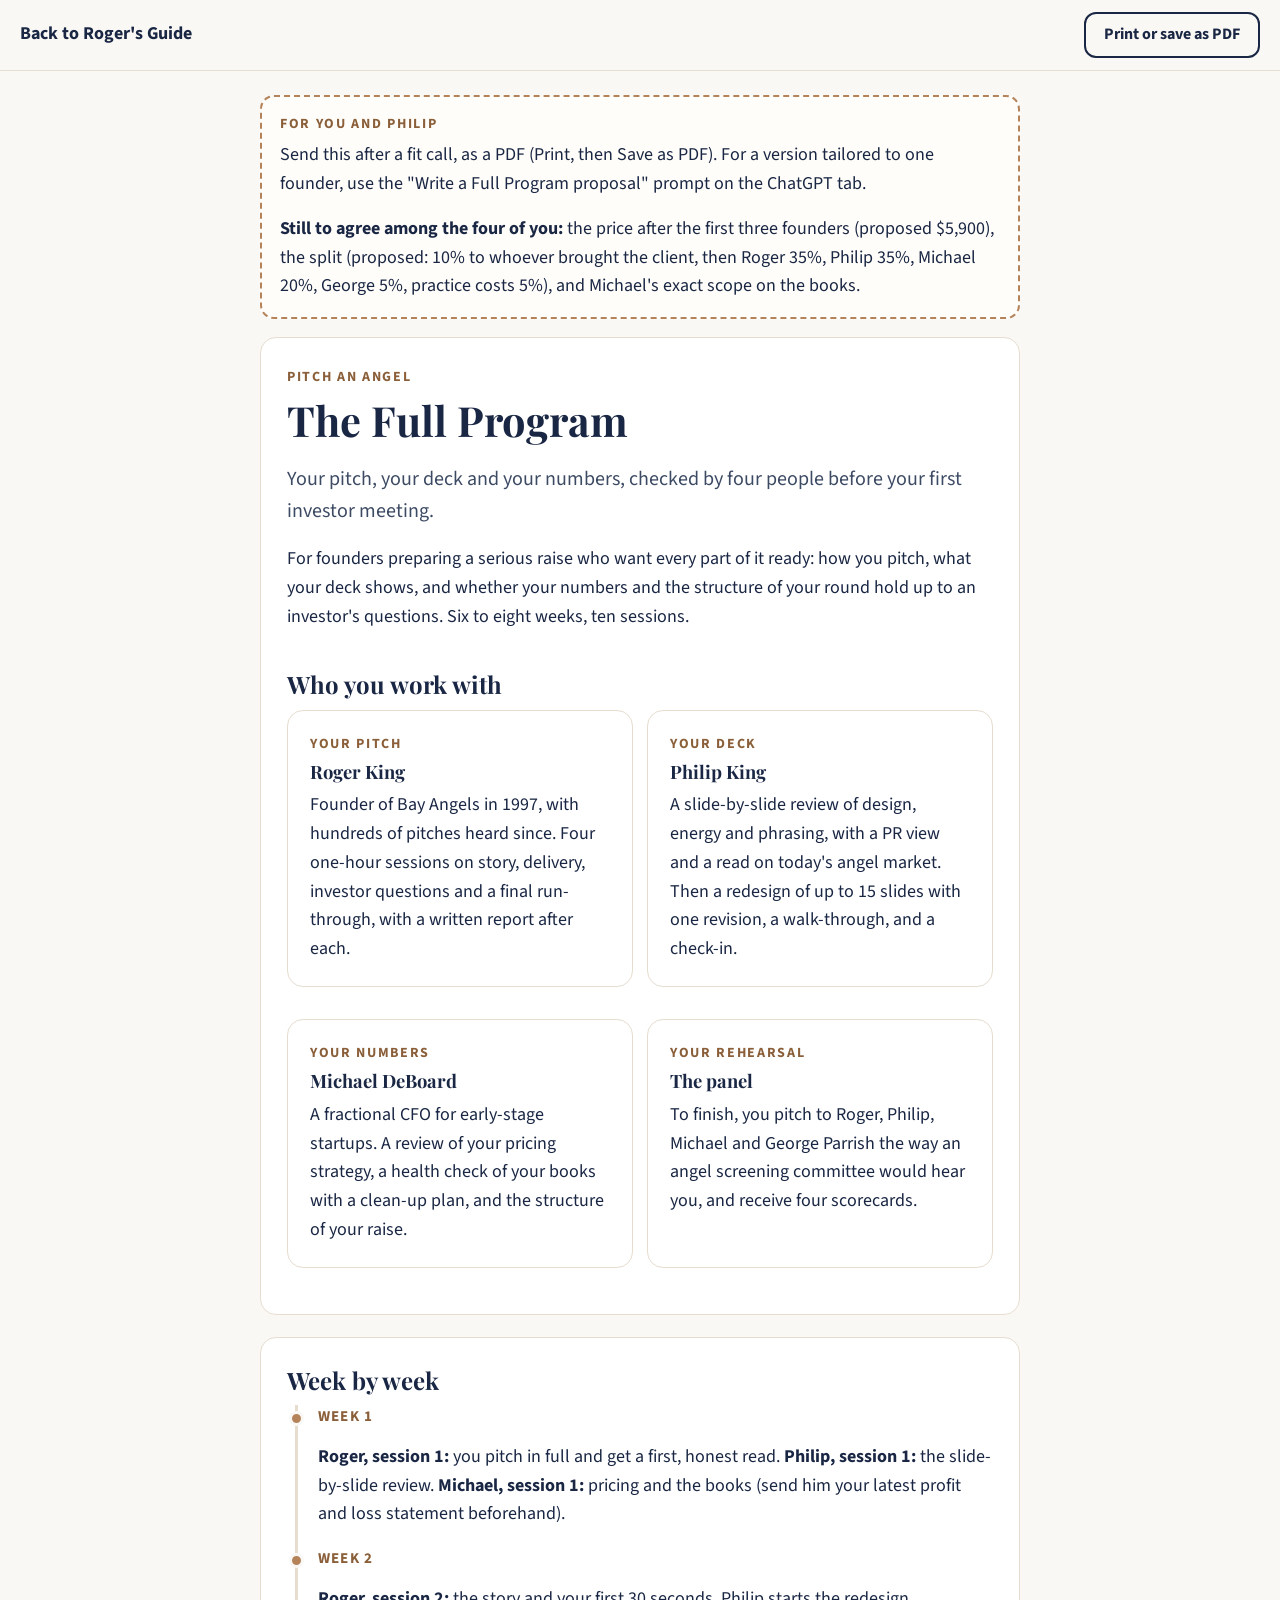
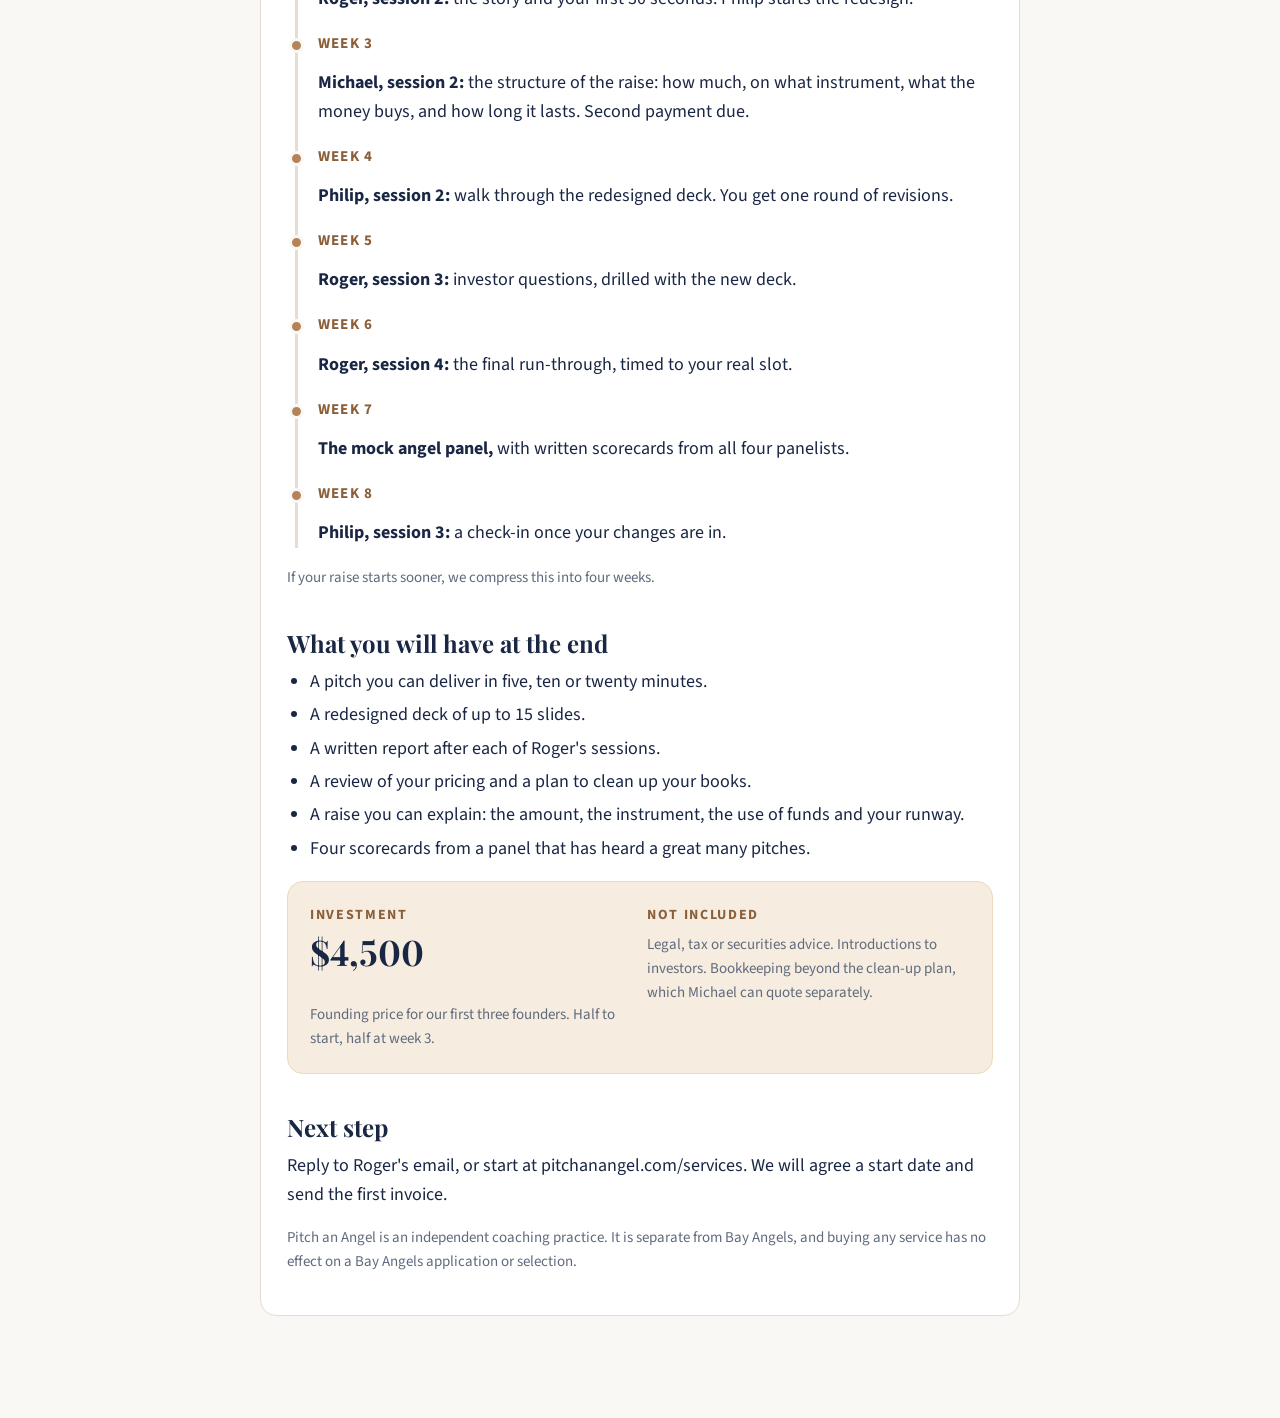
==== kit/full-program.html @ a9aa8fe6 "Rebuild Roger's Guide as his Pitch an Angel business desk The February guide taught Claude, social m" ====
<!DOCTYPE html>
<html lang="en">
<head>
<meta charset="UTF-8">
<meta name="viewport" content="width=device-width, initial-scale=1">
<meta name="robots" content="noindex, nofollow">
<meta name="color-scheme" content="light">
<title>The Full Program</title>
<link rel="preconnect" href="https://fonts.googleapis.com">
<link rel="preconnect" href="https://fonts.gstatic.com" crossorigin>
<link href="https://fonts.googleapis.com/css2?family=Playfair+Display:wght@600;700&family=Source+Sans+3:ital,wght@0,400;0,600;0,700;1,400&display=swap" rel="stylesheet">
<link rel="stylesheet" href="/kit/kit.css">
</head>
<body>
<div class="bar"><a href="/#build">Back to Roger's Guide</a><button class="btn ghost" onclick="window.print()">Print or save as PDF</button></div>
<div class="wrap">

<div class="note no-print">
  <p class="eyebrow">For you and Philip</p>
  <p>Send this after a fit call, as a PDF (Print, then Save as PDF). For a version tailored to one founder, use the "Write a Full Program proposal" prompt on the ChatGPT tab.</p>
  <p><strong>Still to agree among the four of you:</strong> the price after the first three founders (proposed $5,900), the split (proposed: 10% to whoever brought the client, then Roger 35%, Philip 35%, Michael 20%, George 5%, practice costs 5%), and Michael's exact scope on the books.</p>
</div>

<section class="page">
  <p class="eyebrow">Pitch an Angel</p>
  <h1>The Full Program</h1>
  <p class="lead">Your pitch, your deck and your numbers, checked by four people before your first investor meeting.</p>
  <p>For founders preparing a serious raise who want every part of it ready: how you pitch, what your deck shows, and whether your numbers and the structure of your round hold up to an investor's questions. Six to eight weeks, ten sessions.</p>

  <h2>Who you work with</h2>
  <div class="grid2">
    <div class="card"><p class="eyebrow">Your pitch</p><h3 style="margin-top:0">Roger King</h3><p style="margin:0">Founder of Bay Angels in 1997, with hundreds of pitches heard since. Four one-hour sessions on story, delivery, investor questions and a final run-through, with a written report after each.</p></div>
    <div class="card"><p class="eyebrow">Your deck</p><h3 style="margin-top:0">Philip King</h3><p style="margin:0">A slide-by-slide review of design, energy and phrasing, with a PR view and a read on today's angel market. Then a redesign of up to 15 slides with one revision, a walk-through, and a check-in.</p></div>
    <div class="card"><p class="eyebrow">Your numbers</p><h3 style="margin-top:0">Michael DeBoard</h3><p style="margin:0">A fractional CFO for early-stage startups. A review of your pricing strategy, a health check of your books with a clean-up plan, and the structure of your raise.</p></div>
    <div class="card"><p class="eyebrow">Your rehearsal</p><h3 style="margin-top:0">The panel</h3><p style="margin:0">To finish, you pitch to Roger, Philip, Michael and George Parrish the way an angel screening committee would hear you, and receive four scorecards.</p></div>
  </div>
</section>

<section class="page">
  <h2 style="margin-top:0">Week by week</h2>
  <div class="timeline">
    <div class="it"><p class="when">Week 1</p><p><strong>Roger, session 1:</strong> you pitch in full and get a first, honest read. <strong>Philip, session 1:</strong> the slide-by-slide review. <strong>Michael, session 1:</strong> pricing and the books (send him your latest profit and loss statement beforehand).</p></div>
    <div class="it"><p class="when">Week 2</p><p><strong>Roger, session 2:</strong> the story and your first 30 seconds. Philip starts the redesign.</p></div>
    <div class="it"><p class="when">Week 3</p><p><strong>Michael, session 2:</strong> the structure of the raise: how much, on what instrument, what the money buys, and how long it lasts. Second payment due.</p></div>
    <div class="it"><p class="when">Week 4</p><p><strong>Philip, session 2:</strong> walk through the redesigned deck. You get one round of revisions.</p></div>
    <div class="it"><p class="when">Week 5</p><p><strong>Roger, session 3:</strong> investor questions, drilled with the new deck.</p></div>
    <div class="it"><p class="when">Week 6</p><p><strong>Roger, session 4:</strong> the final run-through, timed to your real slot.</p></div>
    <div class="it"><p class="when">Week 7</p><p><strong>The mock angel panel,</strong> with written scorecards from all four panelists.</p></div>
    <div class="it"><p class="when">Week 8</p><p><strong>Philip, session 3:</strong> a check-in once your changes are in.</p></div>
  </div>
  <p class="small">If your raise starts sooner, we compress this into four weeks.</p>

  <h2>What you will have at the end</h2>
  <ul>
    <li>A pitch you can deliver in five, ten or twenty minutes.</li>
    <li>A redesigned deck of up to 15 slides.</li>
    <li>A written report after each of Roger's sessions.</li>
    <li>A review of your pricing and a plan to clean up your books.</li>
    <li>A raise you can explain: the amount, the instrument, the use of funds and your runway.</li>
    <li>Four scorecards from a panel that has heard a great many pitches.</li>
  </ul>

  <div class="card gold">
    <div class="grid2">
      <div><p class="eyebrow">Investment</p><p class="price">$4,500</p><p class="small" style="margin:0">Founding price for our first three founders. Half to start, half at week 3.</p></div>
      <div><p class="eyebrow">Not included</p><p class="small" style="margin:0">Legal, tax or securities advice. Introductions to investors. Bookkeeping beyond the clean-up plan, which Michael can quote separately.</p></div>
    </div>
  </div>

  <h2>Next step</h2>
  <p>Reply to Roger's email, or start at pitchanangel.com/services. We will agree a start date and send the first invoice.</p>
  <p class="small">Pitch an Angel is an independent coaching practice. It is separate from Bay Angels, and buying any service has no effect on a Bay Angels application or selection.</p>
</section>

</div>
</body>
</html>
---- kit/kit.css ----
:root{
  --ink:#1a2744;--ink-2:#3c4a63;--muted:#5f6b7d;
  --paper:#faf8f5;--card:#fff;--ivory:#f3eee5;--line:#e6ddcf;
  --gold:#b5835a;--gold-ink:#8a5f39;--gold-soft:#f6ecdf;
  --red:#b3263a;--red-soft:#fbecee;--sage:#4f7d57;--sage-soft:#e6f0e6;
}
*,*::before,*::after{box-sizing:border-box}
html{-webkit-text-size-adjust:100%}
body{margin:0;background:var(--paper);color:var(--ink);font-family:'Source Sans 3',-apple-system,BlinkMacSystemFont,'Segoe UI',sans-serif;font-size:18px;line-height:1.6;-webkit-font-smoothing:antialiased}
h1,h2,h3{font-family:'Playfair Display',Georgia,serif;line-height:1.2;color:var(--ink);font-variant-numeric:lining-nums;margin:0 0 .45em}
h1{font-size:clamp(1.9rem,5.5vw,2.6rem)}
h2{font-size:1.5rem;margin-top:1.6em}
h3{font-size:1.15rem;margin-top:1.2em}
p{margin:0 0 .9em}
a{color:#3f6496}
:focus-visible{outline:3px solid var(--gold);outline-offset:2px}
.bar{position:sticky;top:0;z-index:5;display:flex;justify-content:space-between;align-items:center;gap:12px;padding:12px 20px;background:rgba(250,248,245,.94);backdrop-filter:blur(10px);-webkit-backdrop-filter:blur(10px);border-bottom:1px solid var(--line)}
.bar a{font-weight:700;text-decoration:none;color:var(--ink);min-height:44px;display:inline-flex;align-items:center}
.btn{display:inline-flex;align-items:center;justify-content:center;min-height:44px;padding:8px 18px;border-radius:12px;border:2px solid var(--ink);background:var(--ink);color:#fff;font:inherit;font-weight:700;font-size:16px;cursor:pointer;text-decoration:none}
.btn.ghost{background:transparent;color:var(--ink)}
.wrap{max-width:800px;margin:0 auto;padding:24px 20px 80px}
.eyebrow{font-size:14px;font-weight:700;letter-spacing:.12em;text-transform:uppercase;color:var(--gold-ink);margin:0 0 6px}
.lead{font-size:20px;color:var(--ink-2)}
.muted{color:var(--muted)}
.small{font-size:15px;color:var(--muted)}
.card{background:var(--card);border:1px solid var(--line);border-radius:16px;padding:22px;margin:0 0 18px}
.card.soft{background:var(--ivory)}
.card.gold{background:var(--gold-soft);border-color:#ecd9c2}
.card.warn{background:var(--red-soft);border-color:#f0c9cf}
.note{border:2px dashed var(--gold);border-radius:14px;padding:16px 18px;background:#fffdf9;margin:0 0 18px}
.note p:last-child{margin:0}
.grid2{display:grid;gap:14px}
@media (min-width:640px){.grid2{grid-template-columns:1fr 1fr}}
ul,ol{padding-left:1.25em;margin:0 0 1em}
li{margin:.25em 0}
table{width:100%;border-collapse:collapse;margin:0 0 1em;font-size:17px}
th,td{text-align:left;padding:10px 8px;border-bottom:1px solid var(--line);vertical-align:top}
th{font-size:15px;text-transform:uppercase;letter-spacing:.06em;color:var(--muted)}
.write{border:1.5px solid #d8ccb9;border-radius:10px;min-height:96px;background:#fff;margin:6px 0 16px;padding:10px 12px;color:var(--muted);font-size:15px}
.write.tall{min-height:150px}
.write.short{min-height:52px}
.example{background:var(--ivory);border-left:4px solid var(--gold);border-radius:8px;padding:12px 16px;margin:8px 0 14px}
.example.bad{border-left-color:var(--red);background:var(--red-soft)}
.example.good{border-left-color:var(--sage);background:var(--sage-soft)}
.price{font-family:'Playfair Display',serif;font-size:2.2rem;font-weight:700;font-variant-numeric:lining-nums;line-height:1.1}
.timeline{border-left:3px solid var(--line);margin:8px 0 0 8px;padding-left:20px}
.timeline .it{position:relative;margin:0 0 18px}
.timeline .it::before{content:'';position:absolute;left:-29px;top:6px;width:15px;height:15px;border-radius:50%;background:var(--gold);border:3px solid var(--paper)}
.timeline .when{font-weight:700;color:var(--gold-ink);font-size:15px;text-transform:uppercase;letter-spacing:.08em}
.score{display:grid;grid-template-columns:1fr;gap:8px;align-items:start;padding:12px 0;border-bottom:1px solid var(--line)}
.score .dots5{order:-1}
@media (min-width:560px),print{.score{grid-template-columns:1fr auto}.score .dots5{order:0}}
.dots5{display:flex;gap:6px}
.dots5 span{width:34px;height:34px;border-radius:50%;border:2px solid var(--gold);display:flex;align-items:center;justify-content:center;font-weight:700;font-size:15px;color:var(--gold-ink)}
.copybox{background:#1e2433;color:#eef1f6;border-radius:12px;padding:16px;white-space:pre-wrap;font-family:'JetBrains Mono',ui-monospace,Menlo,monospace;font-size:14.5px;line-height:1.55;margin:8px 0 10px}
.page{background:var(--card);border:1px solid var(--line);border-radius:16px;padding:28px 26px;margin:0 0 22px}
.mark{display:inline-block;font-size:13px;font-weight:700;padding:2px 10px;border-radius:999px;background:var(--gold-soft);color:var(--gold-ink)}
@media print{
  body{background:#fff;font-size:12pt}
  .bar,.no-print{display:none!important}
  .wrap{max-width:none;padding:0}
  .page,.card{border:none;border-radius:0;padding:0;margin:0 0 14pt;break-inside:avoid}
  .page{break-after:page}
  .write{min-height:70pt}
  a{color:inherit;text-decoration:none}
}
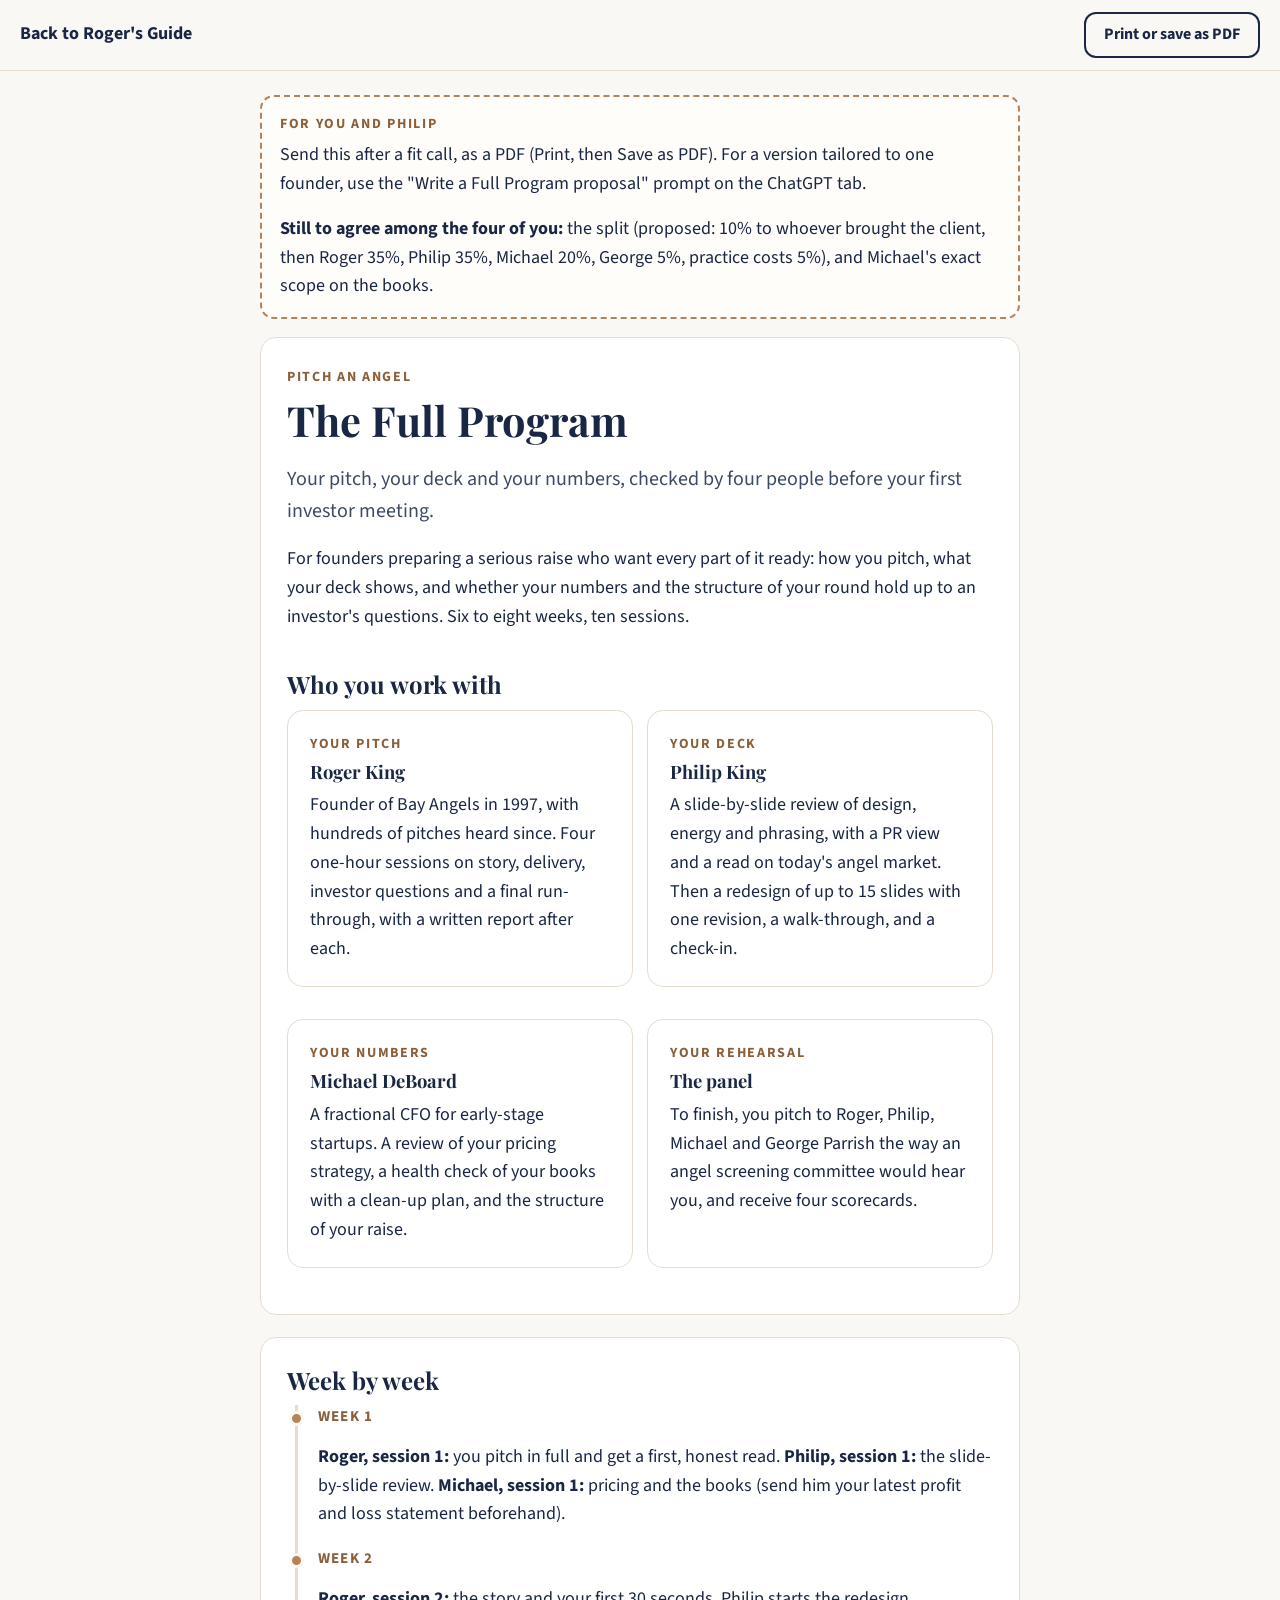
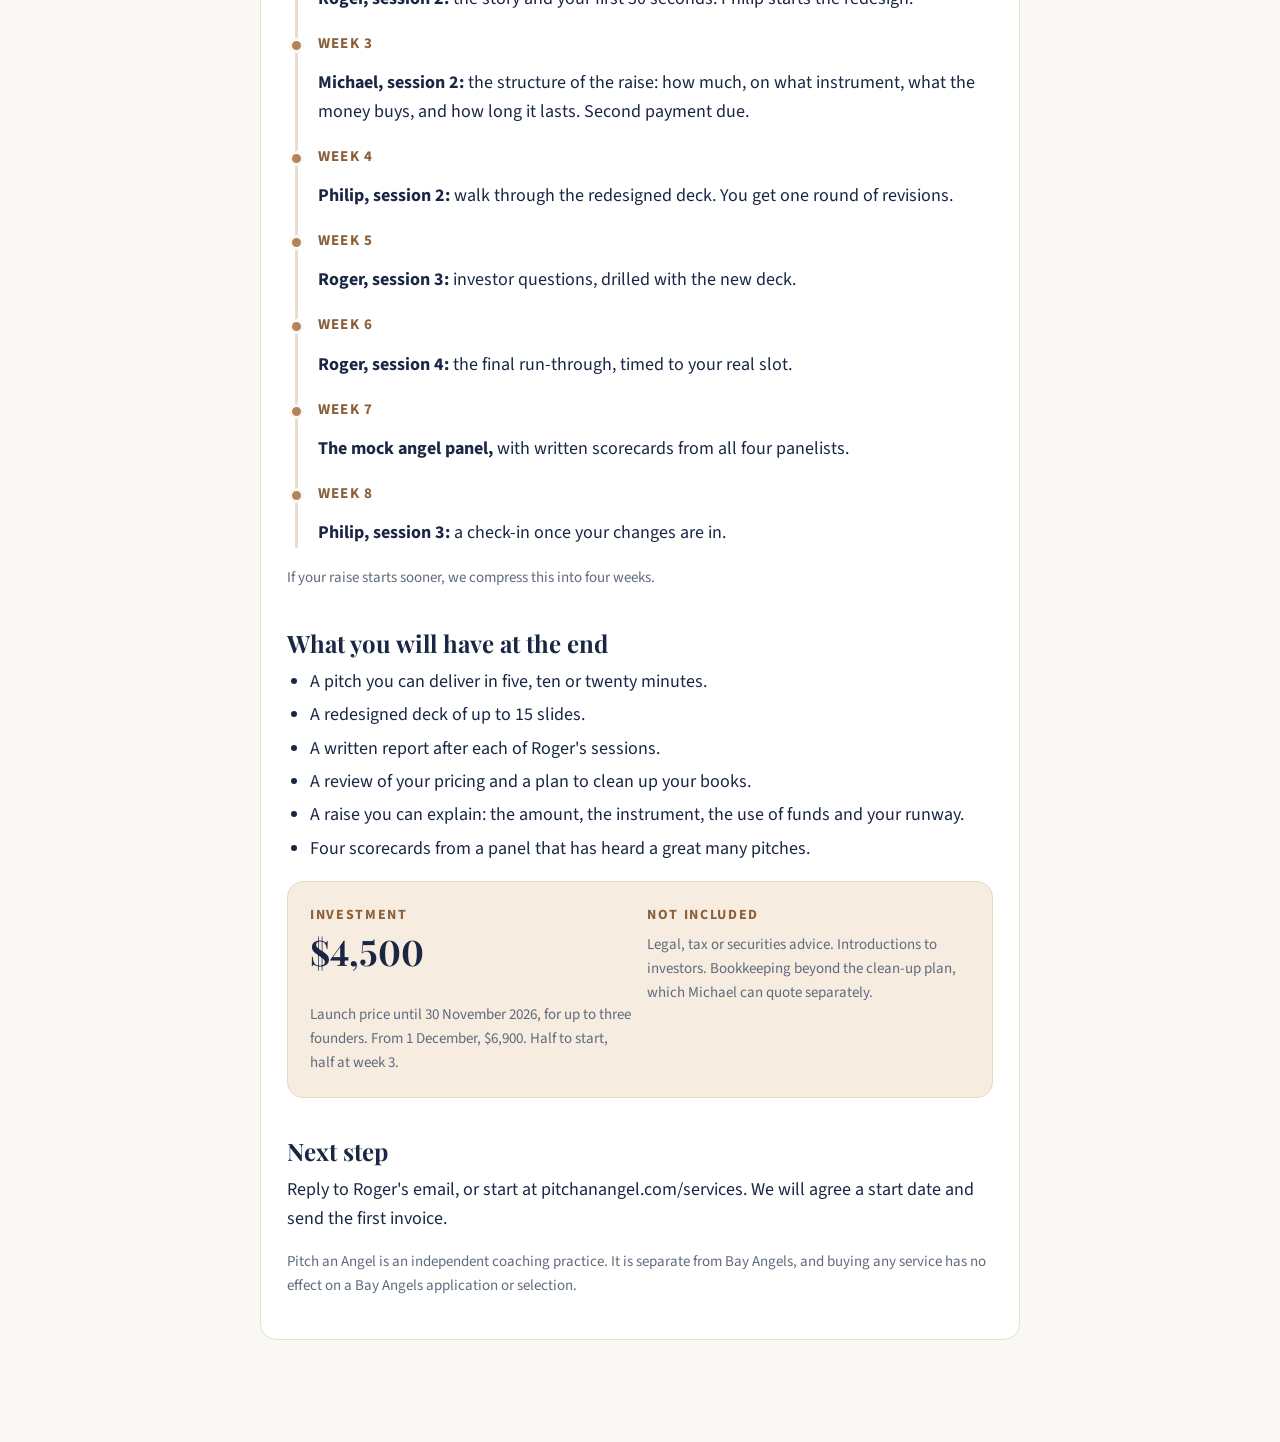
==== commit 601abc4c: "Fold in Roger's field guide and show launch pricing Guide tab: the five parts of Roger's field guide" ====
--- a/kit/full-program.html
+++ b/kit/full-program.html
@@ -18,7 +18,7 @@
 <div class="note no-print">
   <p class="eyebrow">For you and Philip</p>
   <p>Send this after a fit call, as a PDF (Print, then Save as PDF). For a version tailored to one founder, use the "Write a Full Program proposal" prompt on the ChatGPT tab.</p>
-  <p><strong>Still to agree among the four of you:</strong> the price after the first three founders (proposed $5,900), the split (proposed: 10% to whoever brought the client, then Roger 35%, Philip 35%, Michael 20%, George 5%, practice costs 5%), and Michael's exact scope on the books.</p>
+  <p><strong>Still to agree among the four of you:</strong> the split (proposed: 10% to whoever brought the client, then Roger 35%, Philip 35%, Michael 20%, George 5%, practice costs 5%), and Michael's exact scope on the books.</p>
 </div>
 
 <section class="page">
@@ -62,7 +62,7 @@
 
   <div class="card gold">
     <div class="grid2">
-      <div><p class="eyebrow">Investment</p><p class="price">$4,500</p><p class="small" style="margin:0">Founding price for our first three founders. Half to start, half at week 3.</p></div>
+      <div><p class="eyebrow">Investment</p><p class="price">$4,500</p><p class="small" style="margin:0">Launch price until 30 November 2026, for up to three founders. From 1 December, $6,900. Half to start, half at week 3.</p></div>
       <div><p class="eyebrow">Not included</p><p class="small" style="margin:0">Legal, tax or securities advice. Introductions to investors. Bookkeeping beyond the clean-up plan, which Michael can quote separately.</p></div>
     </div>
   </div>
--- a/kit/kit.css
+++ b/kit/kit.css
@@ -55,12 +55,13 @@
 .copybox{background:#1e2433;color:#eef1f6;border-radius:12px;padding:16px;white-space:pre-wrap;font-family:'JetBrains Mono',ui-monospace,Menlo,monospace;font-size:14.5px;line-height:1.55;margin:8px 0 10px}
 .page{background:var(--card);border:1px solid var(--line);border-radius:16px;padding:28px 26px;margin:0 0 22px}
 .mark{display:inline-block;font-size:13px;font-weight:700;padding:2px 10px;border-radius:999px;background:var(--gold-soft);color:var(--gold-ink)}
+@page{margin:0.6in}
 @media print{
   body{background:#fff;font-size:12pt}
   .bar,.no-print{display:none!important}
   .wrap{max-width:none;padding:0}
-  .page,.card{border:none;border-radius:0;padding:0;margin:0 0 14pt;break-inside:avoid}
-  .page{break-after:page}
+  .page,.card{border:none;border-radius:0;padding:0;margin:0 0 18pt;break-inside:avoid}
   .write{min-height:70pt}
+  .write.tall{min-height:110pt}
   a{color:inherit;text-decoration:none}
 }
